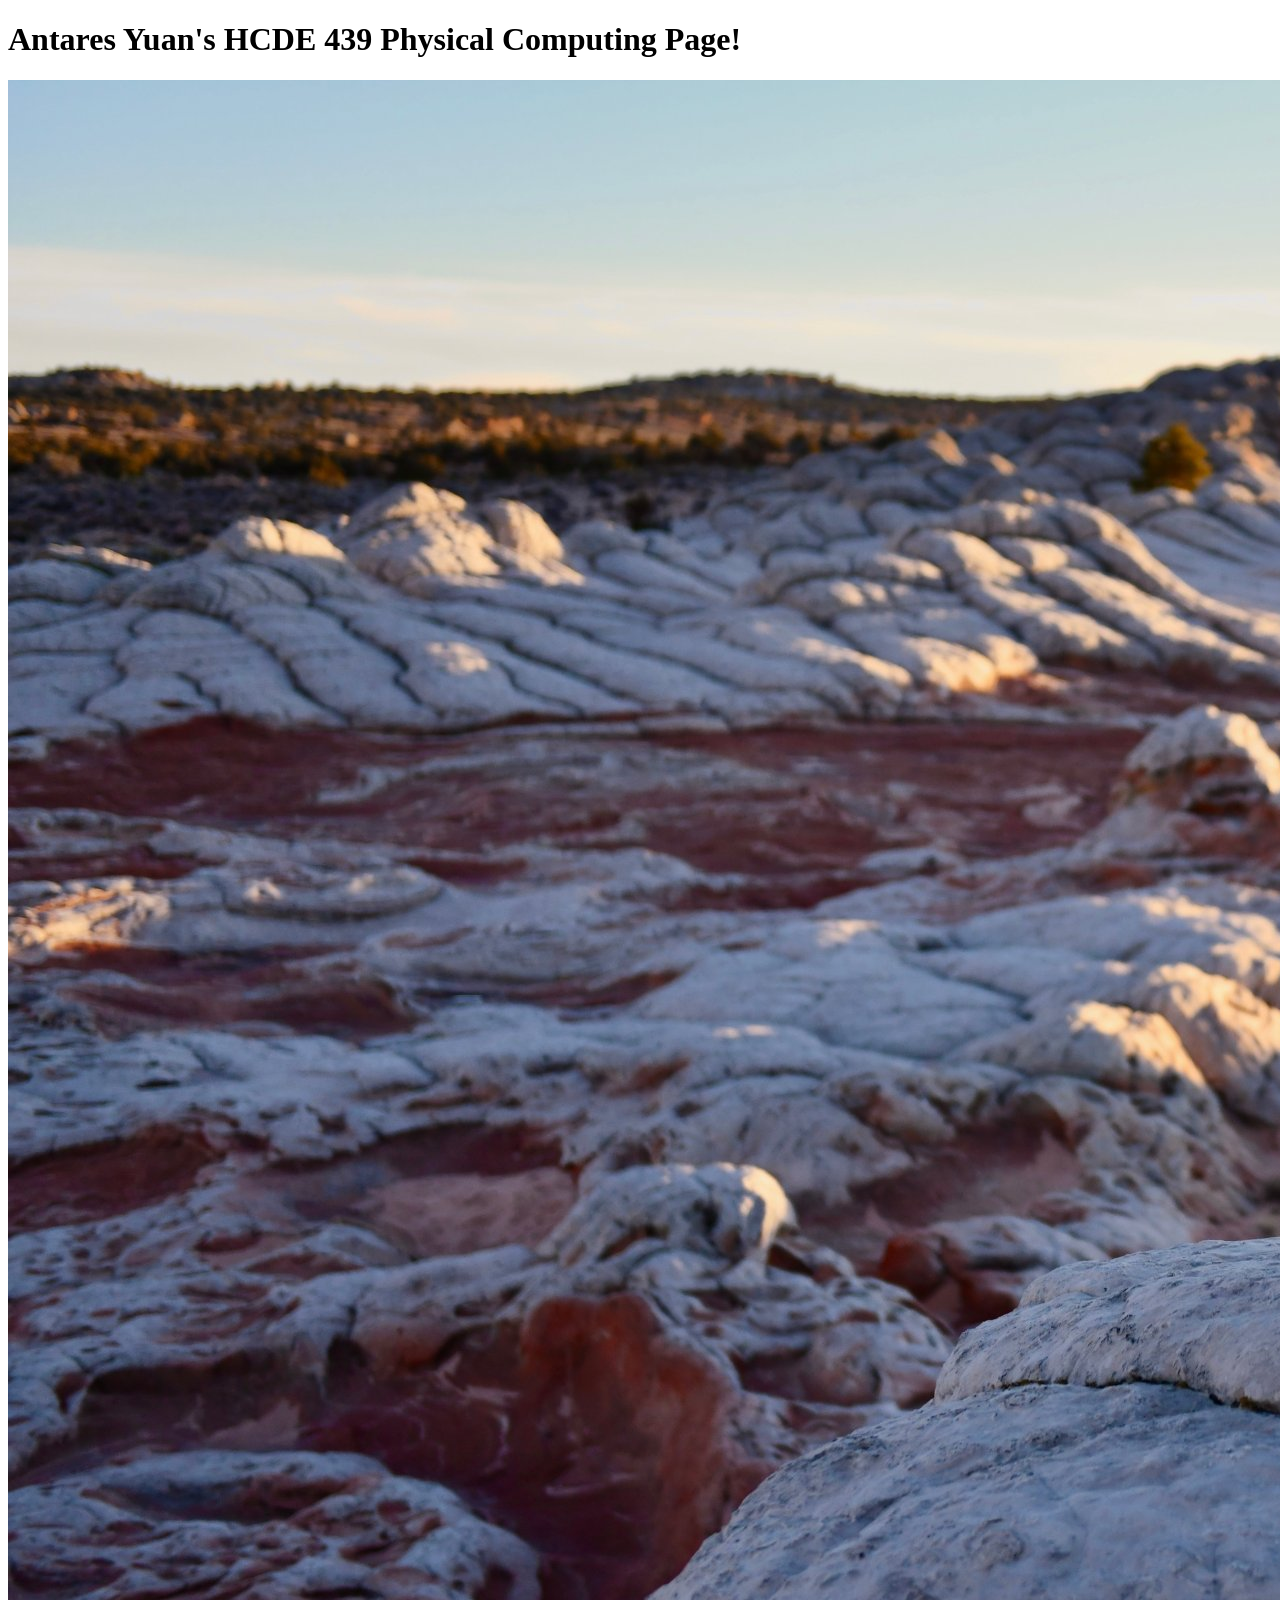
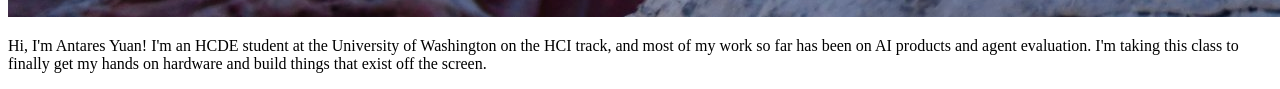
==== docs/index.html @ 0e8b6cee "Customize portfolio page with name, bio, and photo" ====
<!DOCTYPE html>
<html>
  <head>
    <meta charset="utf-8" />
    <meta name="viewport" content="width=device-width, maximum-scale=1.0" />

    <title>Antares Yuan's HCDE 439 Physical Computing Page!</title>

    <link href="style.css" rel="stylesheet" />
  </head>
  <body>
    <h1>Antares Yuan's HCDE 439 Physical Computing Page!</h1>

    <div class="header">
      <img
        src="DSC_5016.jpg"
        alt="Antares Yuan crouching on white sandstone with a camera"
        style="aspect-ratio: 1; object-position: 72% center"
      />
      <p>
        Hi, I'm Antares Yuan! I'm an HCDE student at the University of
        Washington on the HCI track, and most of my work so far has been on AI
        products and agent evaluation. I'm taking this class to finally get my
        hands on hardware and build things that exist off the screen.
      </p>
    </div>

    <div class="grid">
      <!-- Assignment write-ups will be added here as the quarter goes on. -->
    </div>
  </body>
</html>
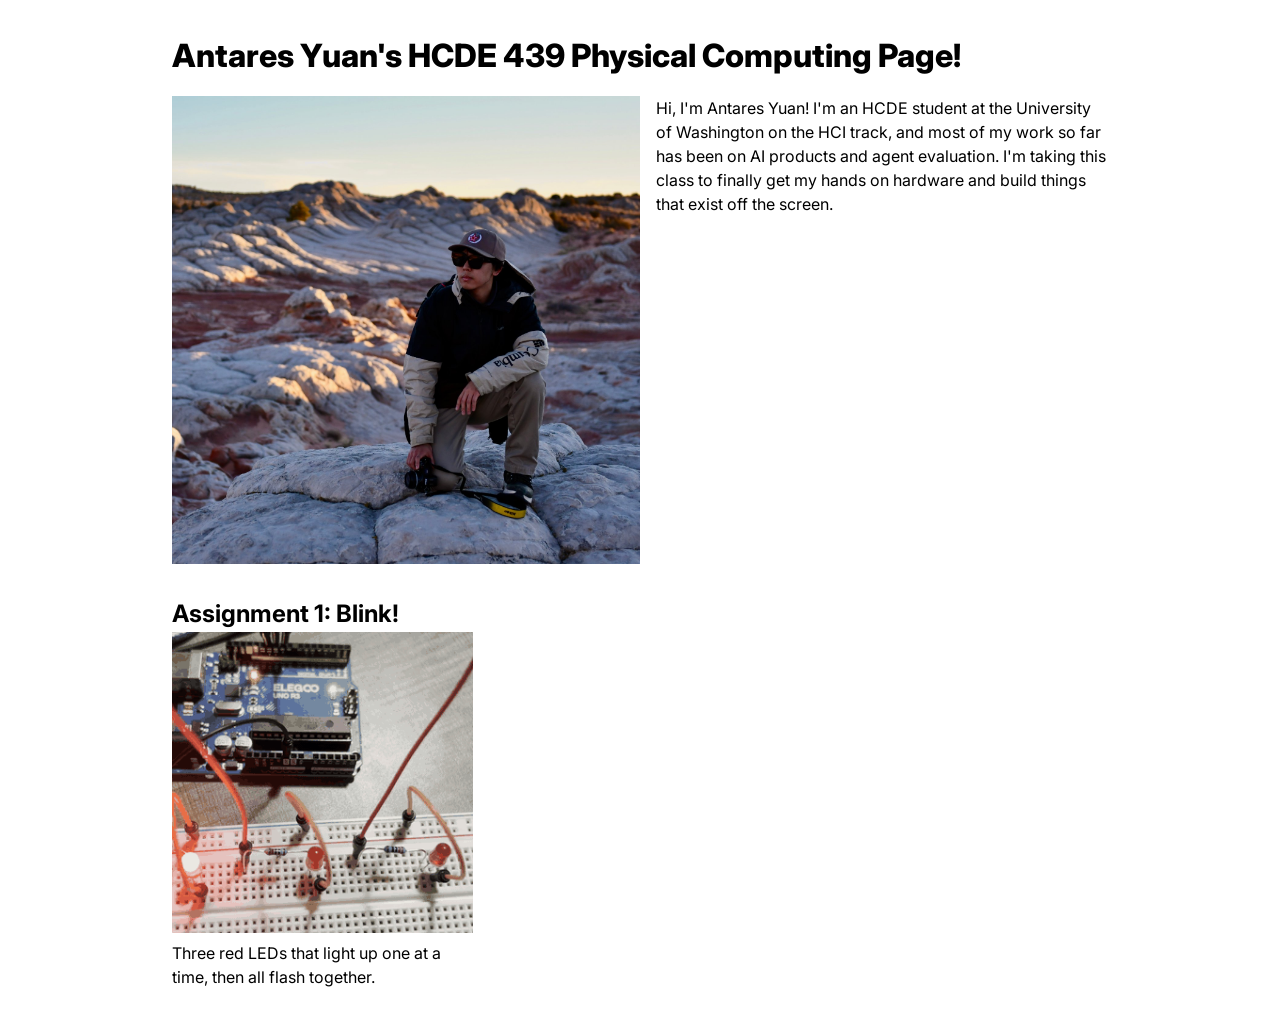
==== commit 310dd6da: "Add Assignment 1 page" ====
--- a/docs/index.html
+++ b/docs/index.html
@@ -26,7 +26,18 @@
     </div>
 
     <div class="grid">
-      <!-- Assignment write-ups will be added here as the quarter goes on. -->
+      <div class="assignment">
+        <a href="a1.html">
+          <h2>Assignment 1: Blink!</h2>
+          <img
+            src="a1-thumb.gif"
+            alt="Three red LEDs on a breadboard lighting up one at a time and then flashing together"
+          />
+        </a>
+        <p>
+          Three red LEDs that light up one at a time, then all flash together.
+        </p>
+      </div>
     </div>
   </body>
 </html>
--- a/docs/style.css
+++ b/docs/style.css
@@ -0,0 +1,137 @@
+@import url("https://fonts.googleapis.com/css2?family=Inter:wght@100;200;300;400;500;600;700;800;900&display=swap");
+
+*,
+*::before,
+*::after {
+  box-sizing: border-box;
+}
+
+* {
+  margin: 0;
+}
+
+img,
+picture,
+video,
+canvas,
+svg {
+  display: block;
+  max-width: 100%;
+}
+
+body {
+  font-family: "Inter", sans-serif;
+  line-height: 1.5;
+  -webkit-font-smoothing: antialiased;
+  max-width: 1000px;
+  padding: 2em;
+  margin: auto;
+}
+
+h1 {
+  font-weight: 800;
+}
+
+h2 {
+  font-weight: 700;
+}
+
+.header {
+  display: flex;
+  gap: 1em;
+  margin-top: 1em;
+}
+
+.header img {
+  width: 50%;
+  object-fit: cover;
+}
+
+.grid {
+  display: grid;
+  grid-template-columns: repeat(auto-fill, minmax(250px, 1fr));
+  gap: 1em;
+  margin-top: 2em;
+}
+
+.assignment a {
+  color: #000;
+  text-decoration: none;
+}
+
+.assignment a:hover {
+  color: #f06;
+}
+
+.assignment img {
+  aspect-ratio: 1;
+  object-fit: cover;
+}
+
+.assignment p {
+  margin-top: 0.5em;
+}
+
+/* Assignment pages */
+
+.back a {
+  color: #000;
+}
+
+.back a:hover {
+  color: #f06;
+}
+
+.intro {
+  margin-top: 1em;
+}
+
+section {
+  margin-top: 3em;
+}
+
+section h3 {
+  margin-top: 2em;
+}
+
+section p,
+section ul {
+  margin-top: 0.75em;
+}
+
+section li {
+  margin-top: 0.4em;
+}
+
+figure {
+  margin-top: 1em;
+}
+
+figure img {
+  width: 100%;
+}
+
+figcaption {
+  margin-top: 0.5em;
+  font-size: 0.9em;
+  color: #444;
+}
+
+.two-up {
+  display: grid;
+  grid-template-columns: repeat(auto-fit, minmax(280px, 1fr));
+  gap: 1em;
+}
+
+pre {
+  margin-top: 1em;
+  padding: 1em;
+  background: #f5f5f5;
+  overflow-x: auto;
+  font-size: 0.85em;
+  line-height: 1.5;
+}
+
+code {
+  font-family: ui-monospace, SFMono-Regular, Menlo, Consolas, monospace;
+}
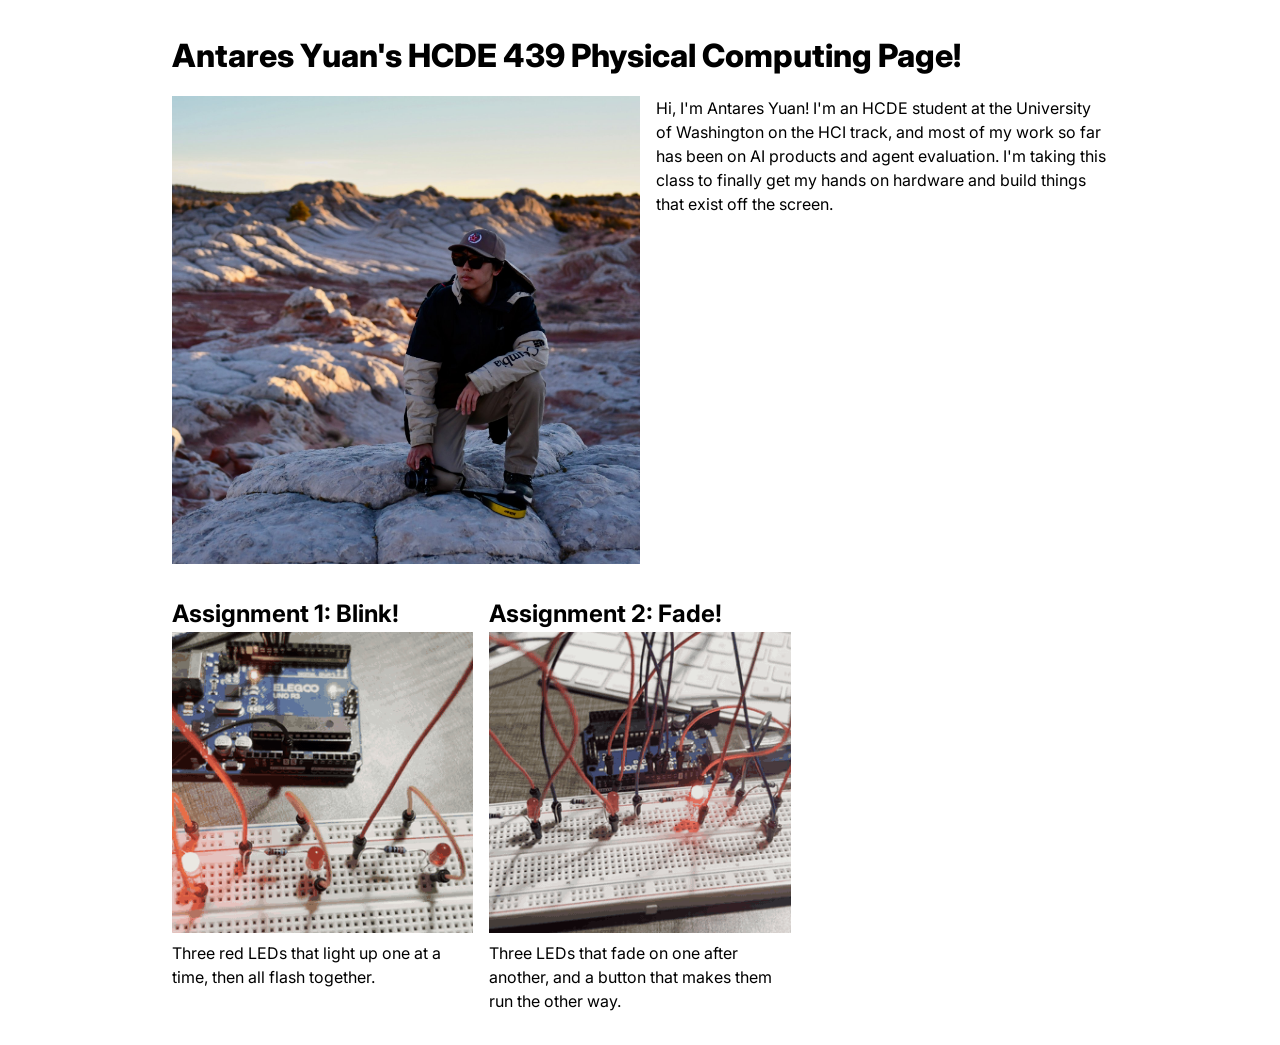
==== commit ba3bc5f8: "changes on main html" ====
--- a/docs/index.html
+++ b/docs/index.html
@@ -38,6 +38,20 @@
           Three red LEDs that light up one at a time, then all flash together.
         </p>
       </div>
+
+      <div class="assignment">
+        <a href="a2.html">
+          <h2>Assignment 2: Fade!</h2>
+          <img
+            src="a2-thumb.gif"
+            alt="Three red LEDs fading on one after another, with a button that reverses the direction"
+          />
+        </a>
+        <p>
+          Three LEDs that fade on one after another, and a button that makes
+          them run the other way.
+        </p>
+      </div>
     </div>
   </body>
 </html>
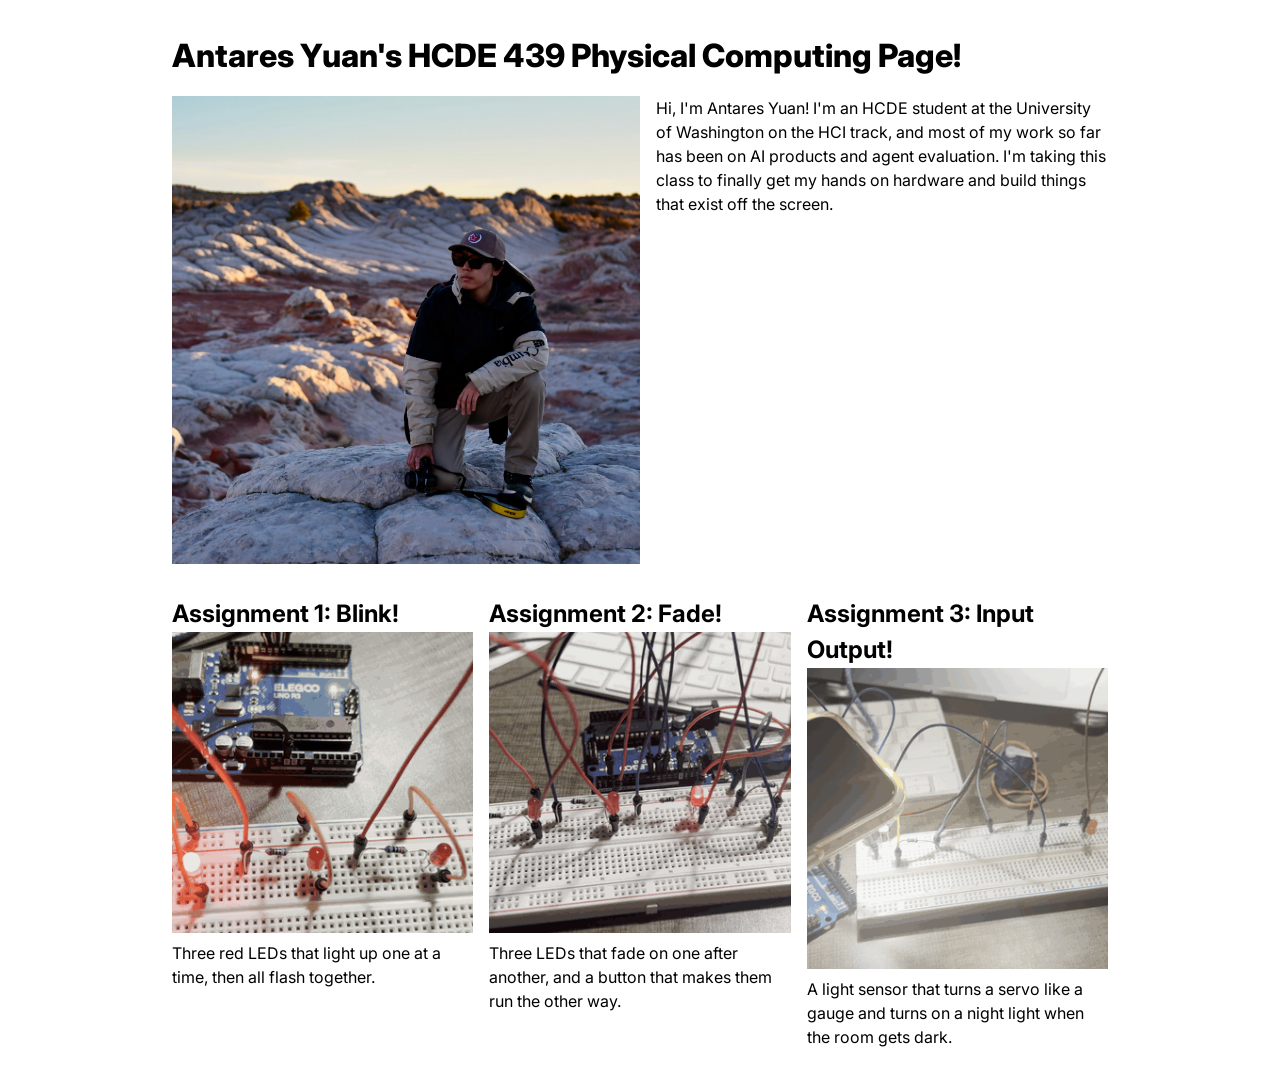
==== commit b7f7b20f: "A3 submittion" ====
--- a/docs/index.html
+++ b/docs/index.html
@@ -52,6 +52,20 @@
           them run the other way.
         </p>
       </div>
+
+      <div class="assignment">
+        <a href="a3.html">
+          <h2>Assignment 3: Input Output!</h2>
+          <img
+            src="a3-thumb.gif"
+            alt="A servo and an LED reacting to light on a photoresistor"
+          />
+        </a>
+        <p>
+          A light sensor that turns a servo like a gauge and turns on a night
+          light when the room gets dark.
+        </p>
+      </div>
     </div>
   </body>
 </html>
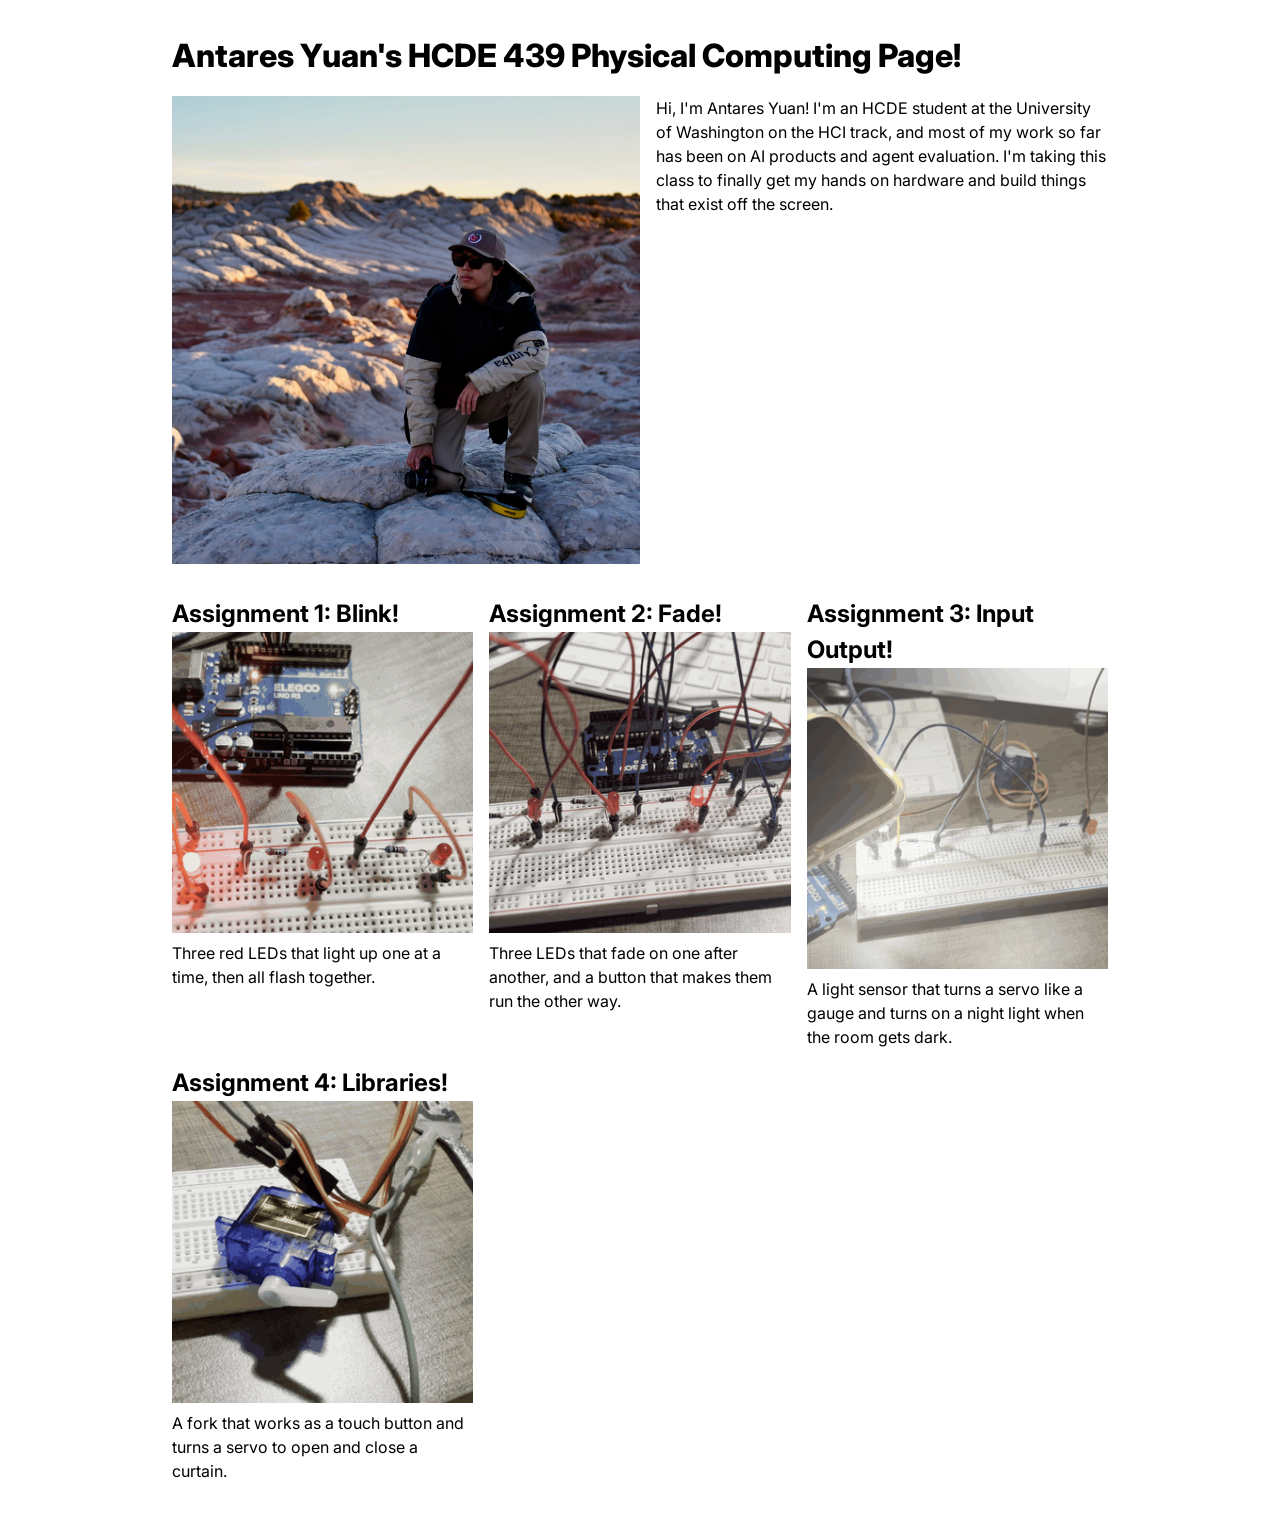
==== commit 399659fd: "Complete A4" ====
--- a/docs/index.html
+++ b/docs/index.html
@@ -66,6 +66,19 @@
           light when the room gets dark.
         </p>
       </div>
+      <div class="assignment">
+        <a href="a4.html">
+          <h2>Assignment 4: Libraries!</h2>
+          <img
+            src="a4-thumb.gif"
+            alt="Touching a fork makes a servo turn to open a curtain"
+          />
+        </a>
+        <p>
+          A fork that works as a touch button and turns a servo to open and
+          close a curtain.
+        </p>
+      </div>
     </div>
   </body>
 </html>
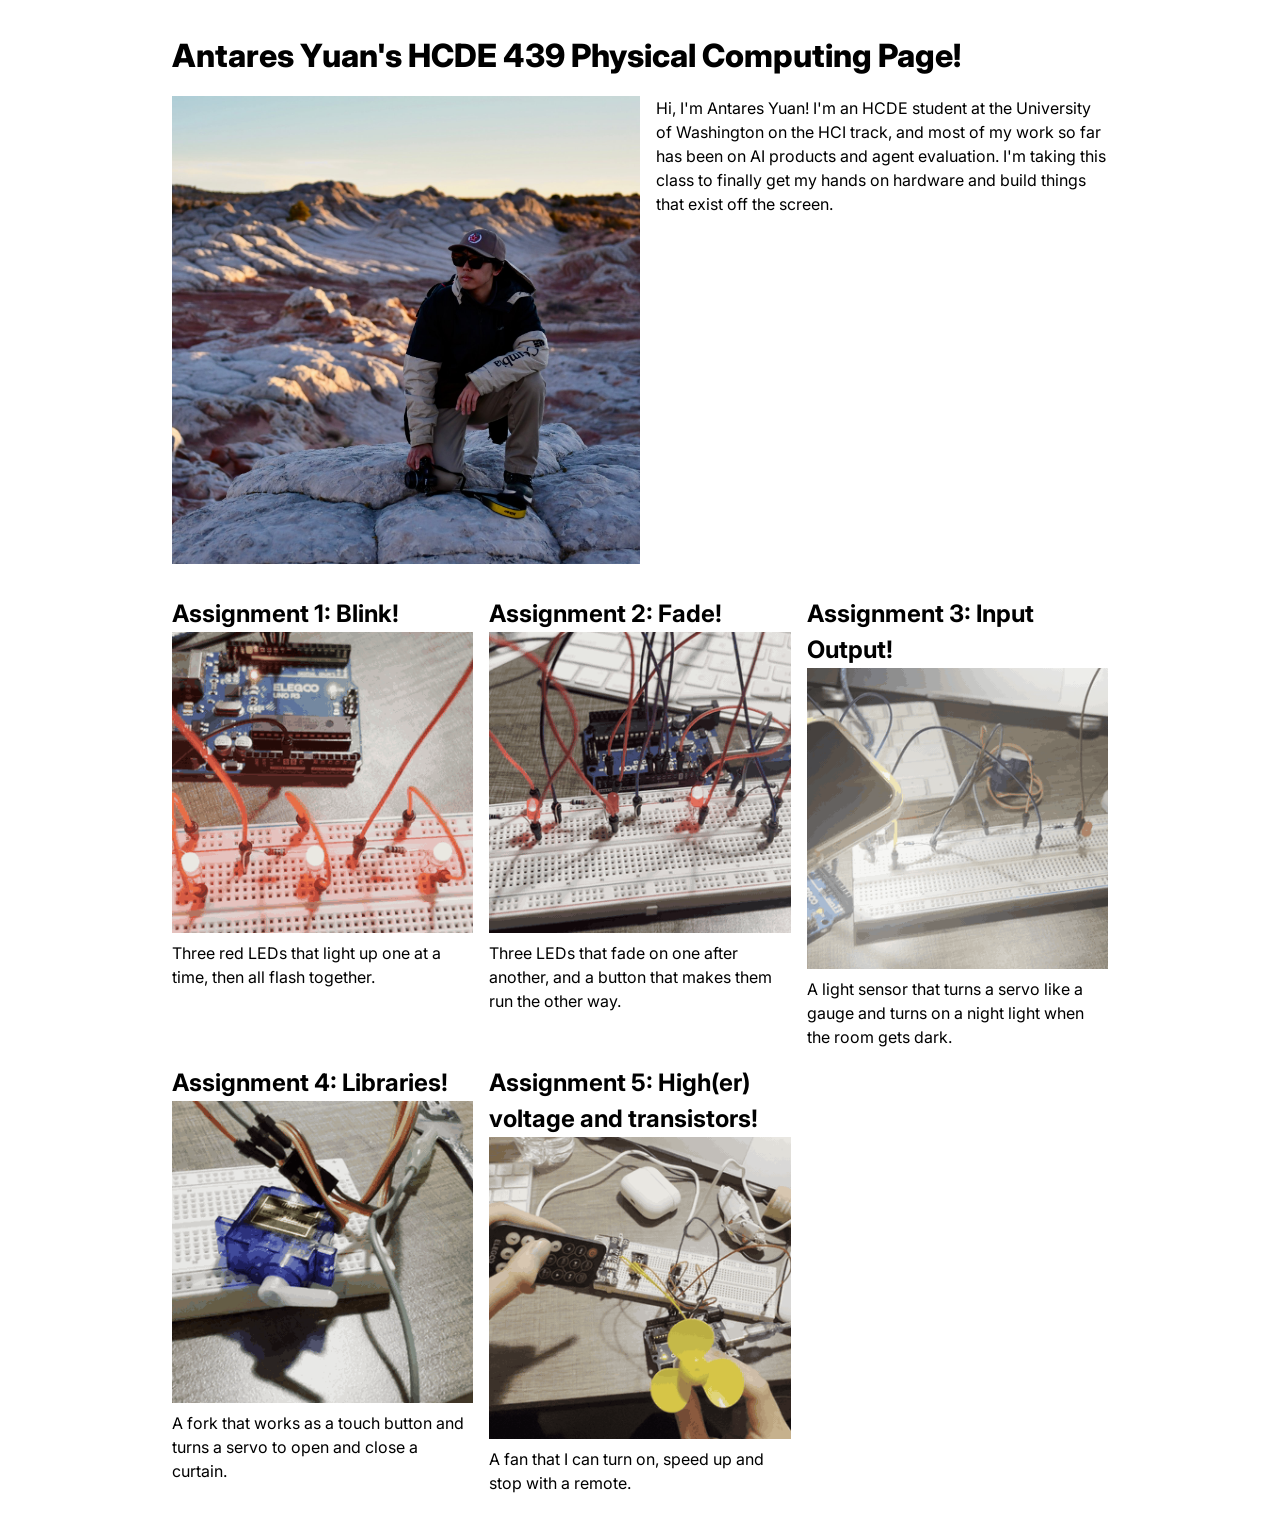
==== commit 787f43e5: "Completed A5" ====
--- a/docs/index.html
+++ b/docs/index.html
@@ -79,6 +79,18 @@
           close a curtain.
         </p>
       </div>
+      <div class="assignment">
+        <a href="a5.html">
+          <h2>Assignment 5: High(er) voltage and transistors!</h2>
+          <img
+            src="a5-thumb.gif"
+            alt="A fan controlled by a remote through a MOSFET"
+          />
+        </a>
+        <p>
+          A fan that I can turn on, speed up and stop with a remote.
+        </p>
+      </div>
     </div>
   </body>
 </html>
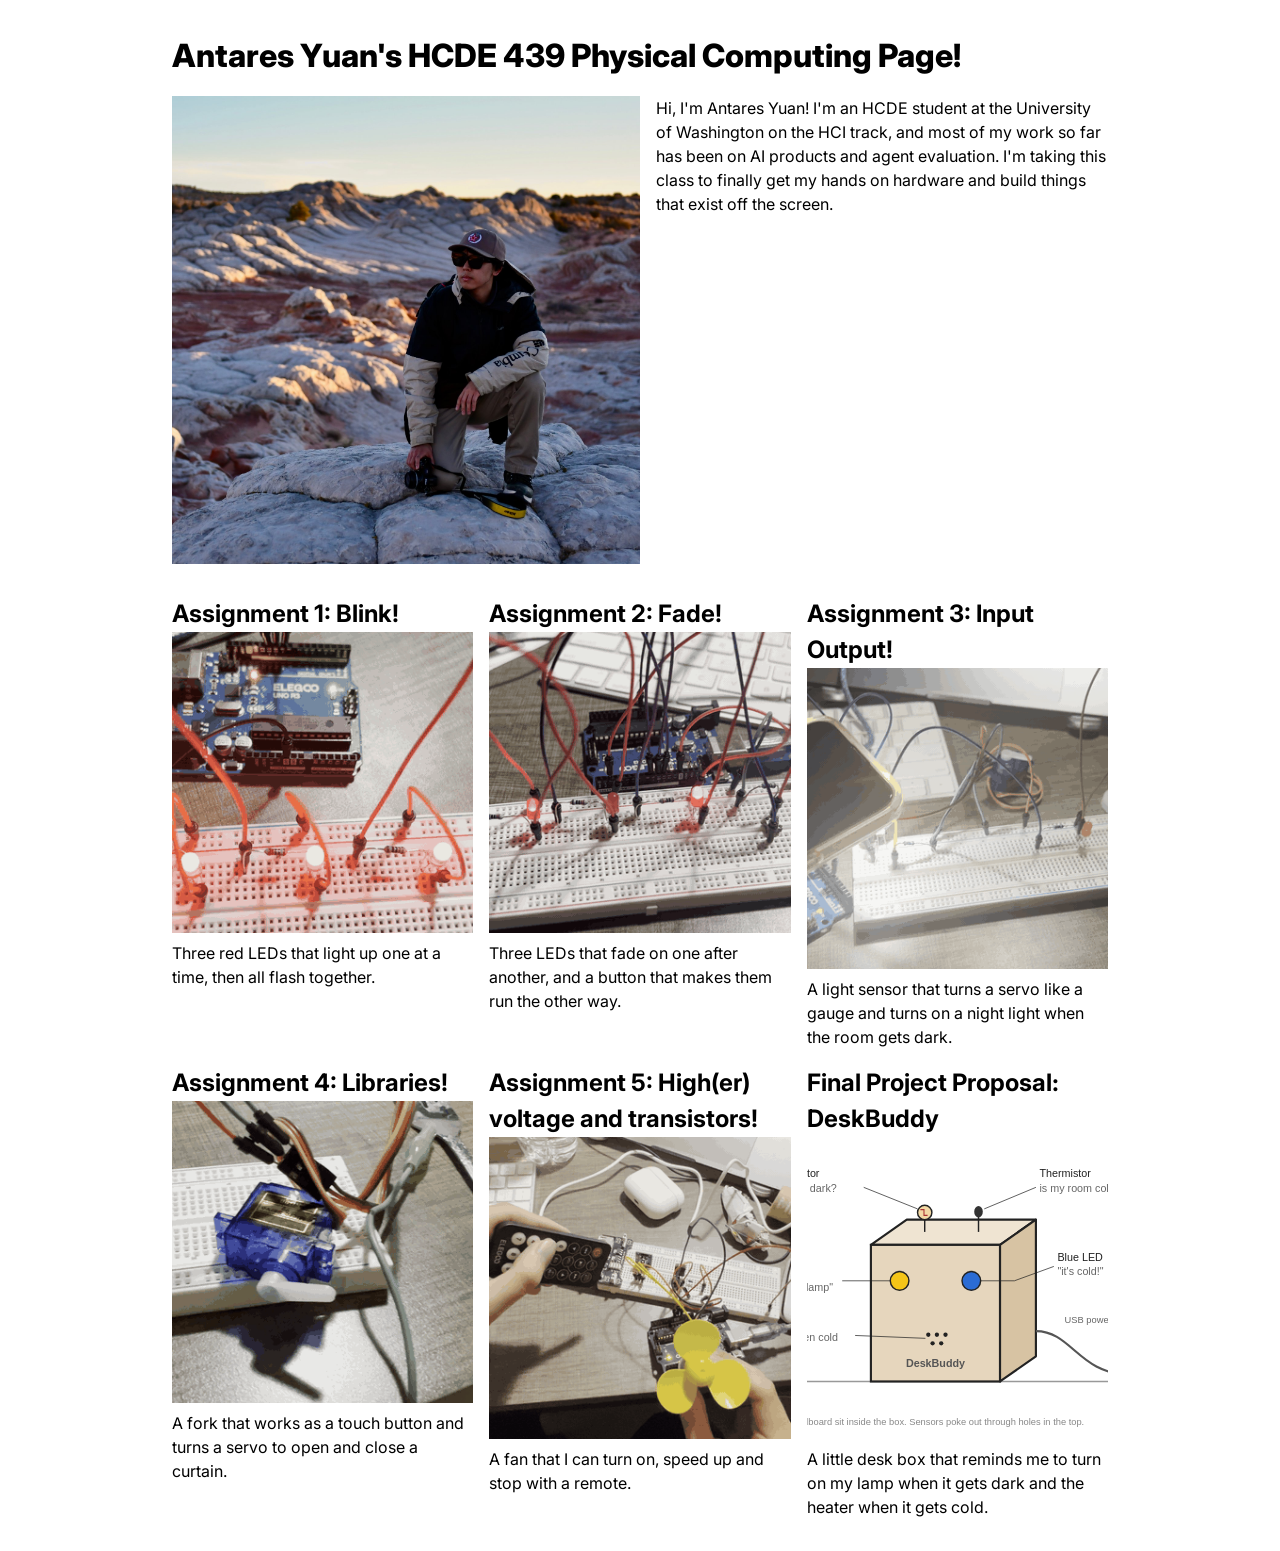
==== commit 39c440c3: "Add final proposal" ====
--- a/docs/index.html
+++ b/docs/index.html
@@ -91,6 +91,18 @@
           A fan that I can turn on, speed up and stop with a remote.
         </p>
       </div>
+      <div class="assignment">
+        <a href="proposal.html">
+          <h2>Final Project Proposal: DeskBuddy</h2>
+          <img
+            src="proposal-sketch.svg"
+            alt="Sketch of DeskBuddy, a little box with two sensors on top and two LEDs on the front"
+          />
+        </a>
+        <p>
+          A little desk box that reminds me to turn on my lamp when it gets dark and the heater when it gets cold.
+        </p>
+      </div>
     </div>
   </body>
 </html>
